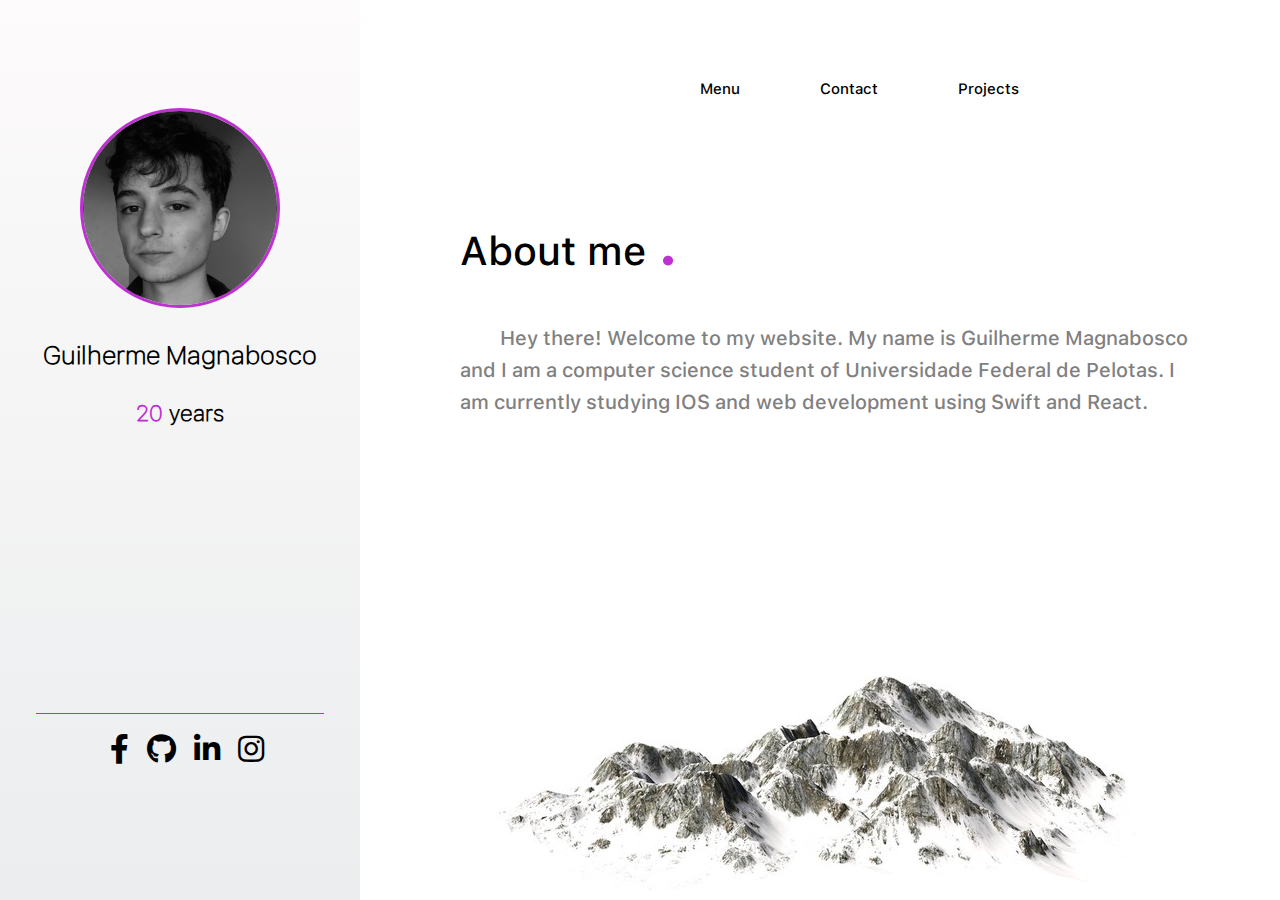
==== index.html @ a56230af "First commit" ====
<!DOCTYPE html>
<html lang="en">
<head>
    <meta charset="UTF-8">
    <meta name="viewport" content="width=device-width, initial-scale=1.0">
    <title>Gui WM</title>
    <link rel="stylesheet" href="./css/all.css"> 
    <link rel="stylesheet" href="./css/style.css">
</head>
<body>
    <div class="app">
        <div class="intro">
                
                <img src="./images/me.jpeg" class="me" id="myImg">
                <div id="myModal" class="modal">
                    <!-- The Close Button -->
                    <span class="close">&times;</span>
                  
                    <!-- Modal Content (The Image) -->
                    <img class="modal-content" id="img01">
                  
                    <!-- Modal Caption (Image Text) -->
                    <div id="caption"></div>
                </div>

                <h1>Guilherme Magnabosco</h1>
                <h1 class="age"><spam>20</spam> years</h1>
                <div class="logos">
                    <a href="https://www.facebook.com/guilherme.magnabosco.9" target="_blank"><i class="fab fa-facebook-f"></i></a>
                    <a href="https://github.com/gwmagna22" target="_blank"><i class="fab fa-github"></i></a>
                    <a href="https://www.linkedin.com/in/guilherme-magnabosco-4ab592141/" target="_blank"><i class="fab fa-linkedin-in"></i></a>
                    <a href="https://www.instagram.com/guimagnabosco/?hl=pt" target="_blank"><i class="fab fa-instagram"></i></a>
                </div>
        </div>
        <div class="experiences">
            <ul>
                <li class="grow"><a href="index.html">Menu</a></li>
                <li class="grow"><a href="contact.html">Contact</a></li>
                <li class="grow"><a href="projects.html">Projects</a></li>
            </ul>
            <div class="info">
                <p>About me <spam>.</spam></p>
                <div class="text">
                    Hey there! Welcome to my website. My name is 
                    Guilherme Magnabosco and I am a computer science student of Universidade Federal de Pelotas.
                    I am currently studying IOS and web development using 
                    Swift and React.
                </div>
            </div>
        </div>
    </div>
    <script src="./scripts/script.js"></script>

</body>
</html>
---- css/style.css ----
@font-face {
    src: url(../fonts/SF-Pro-Text-Regular.otf);
    font-family: apple;
}
@font-face {
    src: url(../fonts/SF-Pro-Text-Medium.otf);
    font-family: apple-medium;
}
@font-face {
    src: url(../fonts/SF-Pro-Text-Thin.otf);
    font-family: apple-thin;
}

 * {
    box-sizing: border-box;
    margin: 0;
    padding: 0;
}

html, body {
    height: 100%;
}

.app {
    height: 100%;
    display: flex;
    flex-direction: row;
    position: relative;
}

.intro {
    height: 100%;
    width: 500px;
    background-image: linear-gradient(#fdfbfb, #ebedee);
    text-align: center;
    font-family: apple-thin;
    font-size: 10px;
}

.experiences {
    background-color: white;
    background-image: url("../images/mountain.jpg");
    background-position: center bottom;
    background-repeat: no-repeat;
    width: 100%;
    font-family: apple-medium;
}

.info {
    margin-top: 100px;
    margin-right: 80px;
    margin-left: 100px;
}

.info p {
    font-size: 40px;
    margin-top: 100px;
}
.info p spam {
    color: #be30d1;
    font-size: 70px;
}

.text {
    font-size: 20px;
    color: gray;
    margin-top: 40px;
    text-indent: 40px; 
    margin-right: 100px;
    line-height: 1.6;
    width: 100%;
}

.intro h1 {
    margin-top: 30px;
    font-size: 25px;
}

ul {
    display: flex;
    flex-direction: row;
    justify-content: center;
    margin-top: 80px;
    list-style-type: none;
}


li {
   margin-left: 80px;
   font-size: 15px;
}

.me {
    margin-left: auto;
    margin-right: auto;
    border-radius: 320px;
    width: 200px;
    height: 200px;
    border: 3px solid #be30d1;
    margin-top: 30%;
    transition: all .5s ease-in-out;
}

.me:hover {
    transform: scale(1.2);
    cursor: pointer;
}

.photo {
    height: 120px;
    border-radius: 10px;
    transition: all .5s ease-in-out;
    margin-right: 20px;
    
    border: 3px solid black;

}

.photo:hover {
    transform: scale(1.2);
    cursor: pointer;
}

a {
    color: black;
    text-decoration: none;
}

a:hover {
    color: #be30d1;
}

body ul li.grow {
    transition: all .5s ease-in-out;
}

body ul li.grow:hover {
   transform: scale(1.5);
}

h1.age {
    font-size: 22px;
}

.age spam {
    color: #be30d1;
}

.text p{
    font-size: 23px;
    margin-top: 5px;
}


.logos {
    width: 80%;
    border-top: 1px solid #be30d1;
    margin-left: auto;
    margin-right: auto;
    margin-top: 80%;
}

.fab {
    font-size: 30px;
    margin-top: 20px;
    margin-left: 15px;
    transition: all .5s ease-in-out;
}

/*.fab {
    transition: all .5s ease-in-out
}*/

.fab:hover {
    transform: scale(1.5);
 }

 .project-images {
    width: 100%;
    display: flex;
    flex-direction: row;
    margin-top: 40px;
 }


 /* vai dar merda */

 /* The Modal (background) */
.modal {
    display: none; /* Hidden by default */
    position: fixed; /* Stay in place */
    z-index: 1; /* Sit on top */
    padding-top: 60px; /* Location of the box */
    left: 0;
    top: 0;
    width: 100%; /* Full width */
    height: 100%; /* Full height */
    /*overflow: auto; /* Enable scroll if needed */
    background-color: rgb(0,0,0); /* Fallback color */
    background-color: rgba(0,0,0,0.9); /* Black w/ opacity */
  }
  
  /* Modal Content (Image) */
  .modal-content {
    display: block;
    margin: auto;
    width: 80%;
    max-width: 700px;
    border-radius: 20px;
  }
  
  /* Caption of Modal Image (Image Text) - Same Width as the Image */
  #caption {
    margin: auto;
    display: block;
    width: 80%;
    max-width: 700px;
    text-align: center;
    color: #ccc;
    padding: 10px 0;
    height: 150px;
    font-size: 20px;
  }
  
  /* Add Animation - Zoom in the Modal */
  .modal-content, #caption {
    animation-name: zoom;
    animation-duration: 0.6s;
  }
  
  @keyframes zoom {
    from {transform:scale(0)}
    to {transform:scale(1)}
  }
  
  /* The Close Button */
  .close {
    position: absolute;
    top: 15px;
    right: 35px;
    color: #f1f1f1;
    font-size: 40px;
    font-weight: bold;
    transition: 0.3s;
  }
  
  .close:hover,
  .close:focus {
    color: #bbb;
    text-decoration: none;
    cursor: pointer;
  }
  
  /* 100% Image Width on Smaller Screens */
  @media only screen and (max-width: 700px){

    html, body {
        height: 100%;
    }

    .modal-content {
      width: 60%;
    }

    .app {
        flex-direction: column;
        height: 200%;
        width: 100%;
    }

    .intro {
        height: 100%;
        width: 100%;
        background-image: linear-gradient(#fdfbfb, #ebedee);
        text-align: center;
        font-family: apple-thin;
        font-size: 10px;
    }

    .experiences {
        background-image: none;
        background-position: center bottom;
        background-repeat: no-repeat;
        background-size: 100%;
        width: 100%;
        font-family: apple-medium;
        height: 100%;
    }

    .logos {
        width: 80%;
        position: absolute;
        bottom: 10px;
        left: 10%;
    }

    .me {
        margin-top: 50px;
    }

    ul {
        display: flex;
        justify-content: center;
        margin-top: 20px;
        list-style-type: none;
    }
    
    
    li {
       margin-left: 20px;
       font-size: 12px;
    }

    .info {
        width: 100%;
        margin-top: -100px;
        margin: -100px auto 0 ;
        /*margin-left: 20px;
        margin-right: 20px;*/
    }

    .info p {
        font-size: 20px;
        text-align: center;
    }

    .text {
        max-width: 280px;
        font-size: 15px;
        color: gray;
        margin-top: 10px;
        text-indent: 40px; 
        line-height: 1.3;
        margin-right: 10px;
        margin-bottom: 50px;
        width: 100%;
        margin: 0 auto;
    }

    .text p {
        font-size: 15px;
        color: gray;
        margin-top: 10px;
        margin-left: -50px;
        margin-right: auto;
        
    }

    .project-images {
        width: 100%;
        display: block;
        /*max-width: 400px;*/
        margin: 0 auto;
        margin-top: 0;
        /*margin: 0 auto;*/
        /*width: 200px;*/
    }    

    .projects-logos {
        visibility: hidden;
    }
    .photo {
        display: block;
        margin: 10px auto 0;
    }
    
    

  }
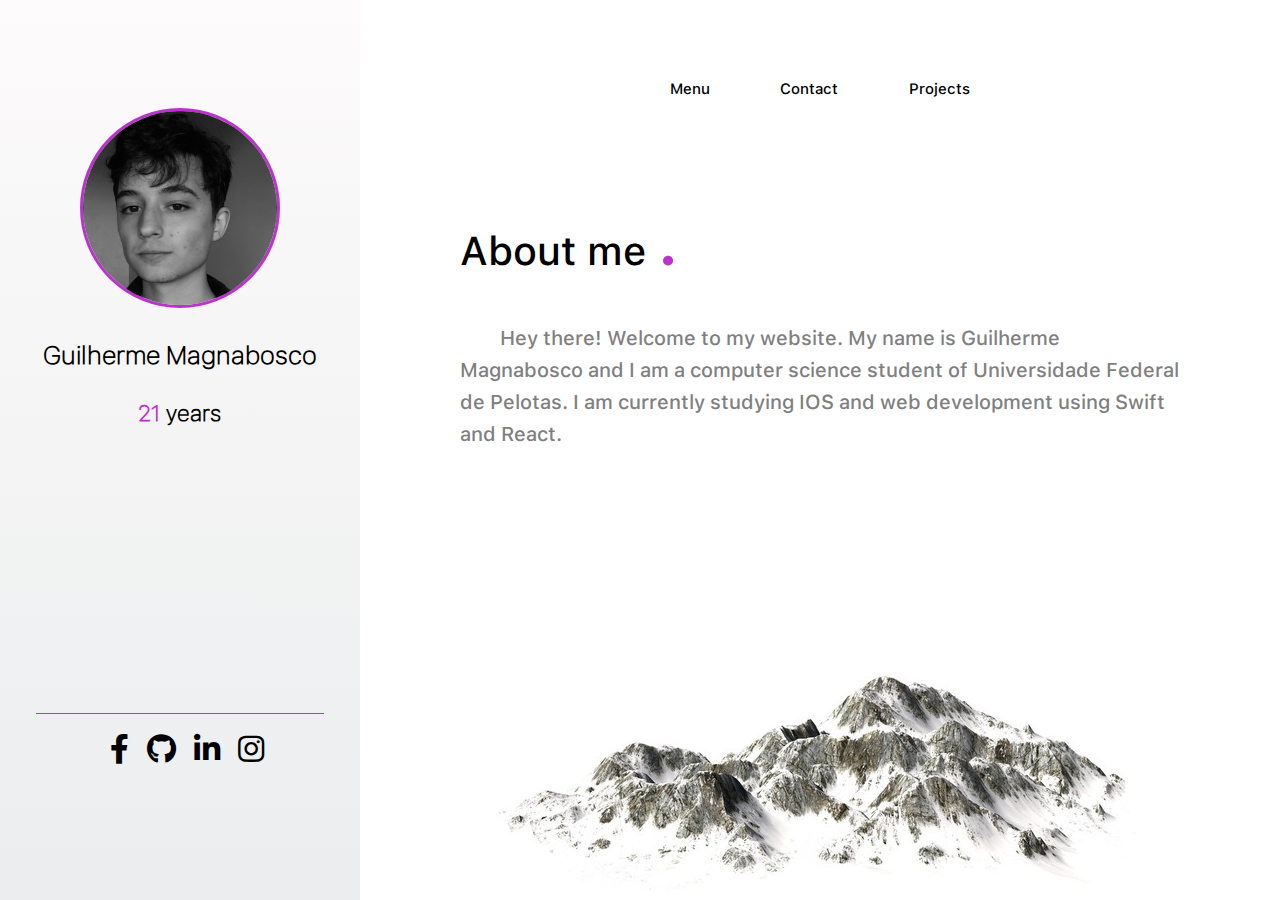
==== commit b8f34d6e: "Adjusting CSS" ====
--- a/index.html
+++ b/index.html
@@ -24,7 +24,7 @@
                 </div>
 
                 <h1>Guilherme Magnabosco</h1>
-                <h1 class="age"><spam>20</spam> years</h1>
+                <h1 class="age"><spam>21</spam> years</h1>
                 <div class="logos">
                     <a href="https://www.facebook.com/guilherme.magnabosco.9" target="_blank"><i class="fab fa-facebook-f"></i></a>
                     <a href="https://github.com/gwmagna22" target="_blank"><i class="fab fa-github"></i></a>
--- a/css/style.css
+++ b/css/style.css
@@ -48,9 +48,10 @@
 
 .info {
     margin-top: 100px;
-    margin-right: 80px;
     margin-left: 100px;
-}
+    margin-right: 100px;
+}
+
 
 .info p {
     font-size: 40px;
@@ -78,15 +79,17 @@
 
 ul {
     display: flex;
+    margin: 0 auto;
     flex-direction: row;
-    justify-content: center;
+    justify-content: space-between;
     margin-top: 80px;
     list-style-type: none;
+    max-width: 300px;
 }
 
 
 li {
-   margin-left: 80px;
+   /*margin-right: 80px;*/
    font-size: 15px;
 }
 
@@ -102,7 +105,7 @@
 }
 
 .me:hover {
-    transform: scale(1.2);
+    transform: scale(1.1);
     cursor: pointer;
 }
 
@@ -117,7 +120,7 @@
 }
 
 .photo:hover {
-    transform: scale(1.2);
+    transform: scale(1.1);
     cursor: pointer;
 }
 
@@ -135,7 +138,7 @@
 }
 
 body ul li.grow:hover {
-   transform: scale(1.5);
+   transform: scale(1.2);
 }
 
 h1.age {
@@ -172,7 +175,7 @@
 }*/
 
 .fab:hover {
-    transform: scale(1.5);
+    transform: scale(1.2);
  }
 
  .project-images {
@@ -268,6 +271,10 @@
         width: 100%;
     }
 
+    .app-projects {
+        height: 210%;
+    }
+
     .intro {
         height: 100%;
         width: 100%;
@@ -287,6 +294,10 @@
         height: 100%;
     }
 
+    .experiences-projects {
+        height: 110%;
+    }
+
     .logos {
         width: 80%;
         position: absolute;
@@ -318,6 +329,10 @@
         /*margin-left: 20px;
         margin-right: 20px;*/
     }
+
+    /*.info-projects {
+        margin-top: -130px;
+    }*/
 
     .info p {
         font-size: 20px;
